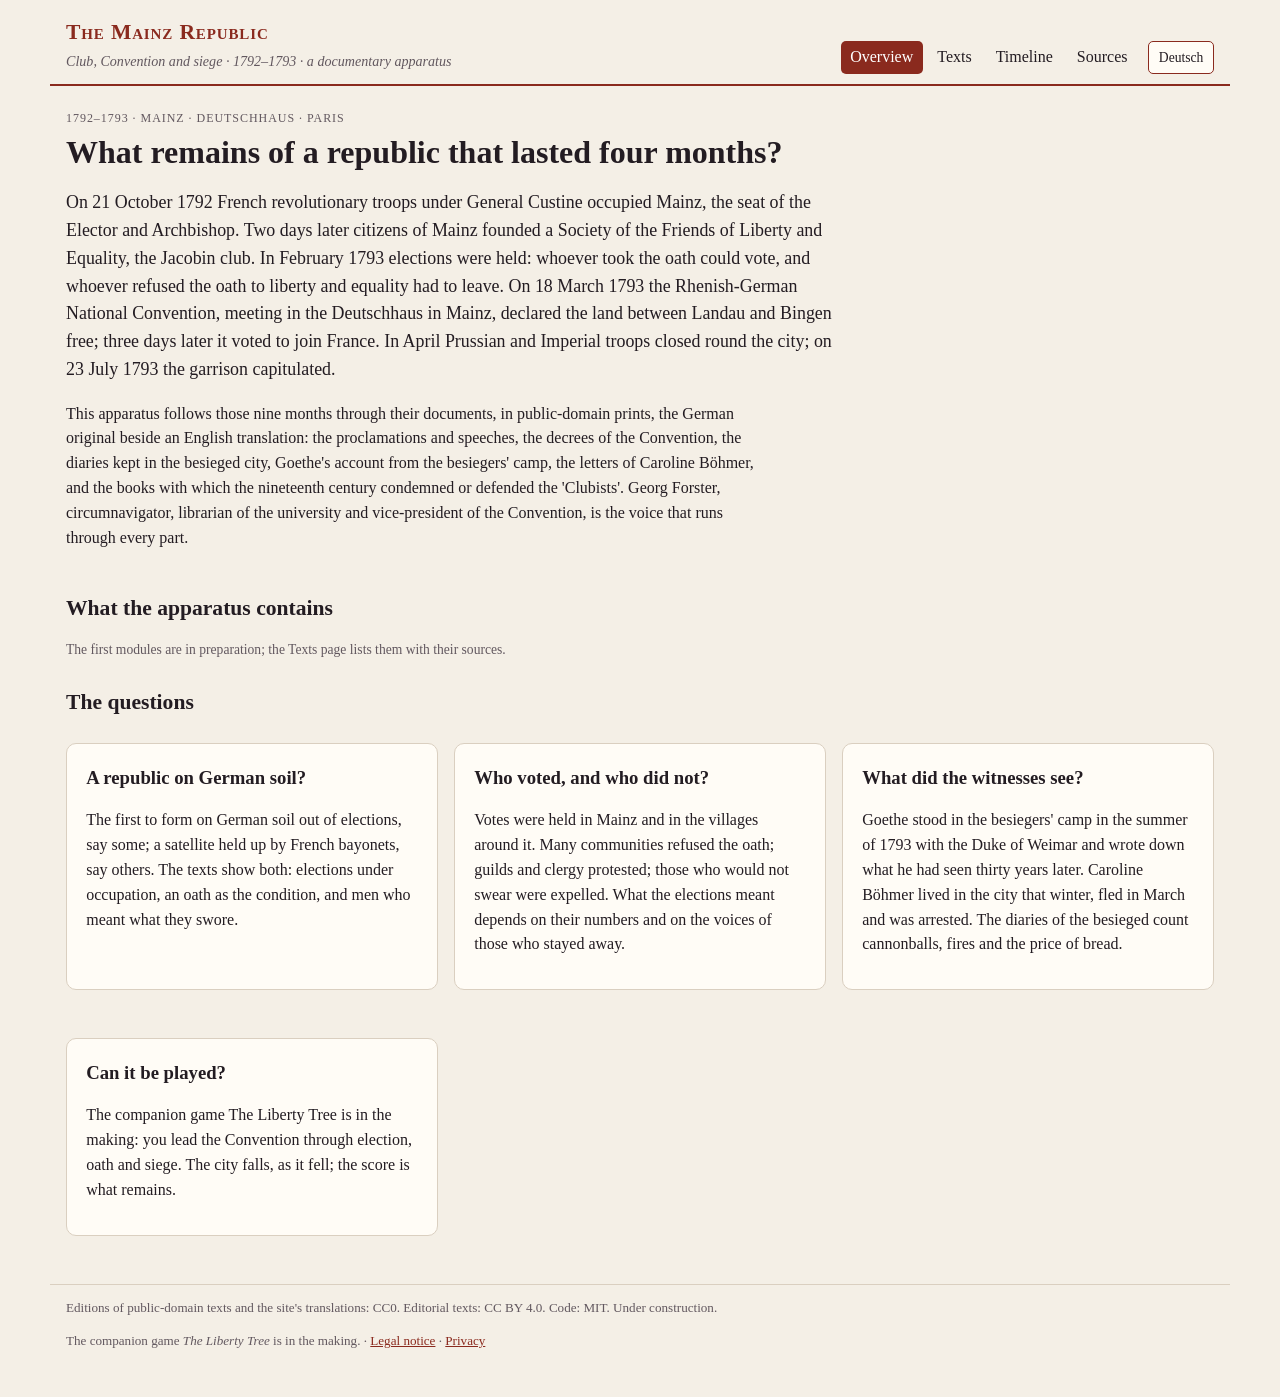
==== index.html @ 0df319da "Scaffold: bilingual (DE/EN) documentary apparatus with planned modules, timeline, legal page Co-Auth" ====
<!doctype html>
<html lang="de">
<head>
<meta charset="utf-8">
<meta name="viewport" content="width=device-width, initial-scale=1">
<title>Die Mainzer Republik</title>
<meta name="description" content="Die Mainzer Republik 1792–1793 in ihren Dokumenten: Proklamationen, Reden, Beschlüsse des Rheinisch-Deutschen Nationalkonvents, Tagebücher der Belagerung, Goethe und Caroline Böhmer, in gemeinfreien Drucken, das deutsche Original neben einer englischen Übersetzung. — The Mainz Republic 1792–1793 in its documents, German originals with English translations.">
<meta property="og:type" content="website">
<meta property="og:url" content="https://die-mainzer-republik.netlify.app/">
<meta property="og:title" content="Die Mainzer Republik – The Mainz Republic">
<meta property="og:description" content="Was bleibt von einer Republik, die vier Monate dauerte? What remains of a republic that lasted four months? Mainz 1792–1793 in its documents, German and English.">
<link rel="stylesheet" href="style.css">
<link rel="icon" href="data:image/svg+xml,%3Csvg xmlns='http://www.w3.org/2000/svg' viewBox='0 0 32 32'%3E%3Cpath d='M16 3v26' stroke='%238a2a1e' stroke-width='3'/%3E%3Ccircle cx='16' cy='10' r='7' fill='%233f6b3a'/%3E%3Cpath d='M9 6h14' stroke='%238a2a1e' stroke-width='2'/%3E%3C/svg%3E">
</head>
<body>
<header class="top">
  <a class="brand" href="#/">
    <strong><span class="i-de">Die Mainzer Republik</span><span class="i-en">The Mainz Republic</span></strong>
    <em><span class="i-de">Klub, Konvent und Belagerung · 1792–1793 · ein Quellenapparat</span><span class="i-en">Club, Convention and siege · 1792–1793 · a documentary apparatus</span></em>
  </a>
  <nav>
    <a href="#/" data-k="">Übersicht</a>
    <a href="#/texts" data-k="texts">Texte</a>
    <a href="#/compare" id="navCompare" data-k="compare" hidden>Vergleich</a>
    <a href="#/timeline" data-k="timeline">Zeitleiste</a>
    <a href="#/plates" id="navPlates" data-k="plates" hidden>Tafeln</a>
    <a href="#/sources" data-k="sources">Quellen</a>
    <button id="uiBtn" class="uibtn" type="button">English</button>
  </nav>
</header>
<main id="view" aria-live="polite"></main>
<footer>
  <p class="i-de">Editionen gemeinfreier Texte und die Übersetzungen der Site: CC0. Redaktionelle Texte: CC BY 4.0. Code: MIT. Im Aufbau.</p>
  <p class="i-en">Editions of public-domain texts and the site's translations: CC0. Editorial texts: CC BY 4.0. Code: MIT. Under construction.</p>
  <p class="i-de">Das Begleitspiel <em>Der Freiheitsbaum</em> ist in Arbeit. · <a href="legal.html#notice">Impressum</a> · <a href="legal.html#privacy">Datenschutz</a></p>
  <p class="i-en">The companion game <em>The Liberty Tree</em> is in the making. · <a href="legal.html#notice">Legal notice</a> · <a href="legal.html#privacy">Privacy</a></p>
</footer>
<script src="app.js"></script>
</body>
</html>
---- style.css ----
:root{
  --paper:#f4efe6; --panel:#fffcf6; --ink:#231c22; --ink2:#62585f; --line:#dacfc0;
  --red:#8a2a1e; --gold:#8a6d2f; --tree:#3f6b3a;
  --klub:#a3262a; --franzosen:#2b4f86; --reich:#5e4a7d; --zeugen:#3f6b3a; --rezeption:#7a7064;
  --serif:"Iowan Old Style","Palatino Linotype",Palatino,"Book Antiqua",Georgia,serif;
}
*{box-sizing:border-box}
body{margin:0; background:var(--paper); color:var(--ink); font-family:var(--serif); line-height:1.55}
a{color:var(--red)}
.top{display:flex; justify-content:space-between; align-items:flex-end; flex-wrap:wrap; gap:.6rem 1.5rem;
  max-width:1180px; margin:0 auto; padding:1rem 16px .6rem; border-bottom:2px solid var(--red)}
.brand{text-decoration:none; color:inherit}
.brand strong{display:block; font-size:1.35rem; color:var(--red); font-variant:small-caps; letter-spacing:.04em}
.brand em{font-size:.88rem; color:var(--ink2)}
.top nav{display:flex; gap:.3rem; flex-wrap:wrap}
.top nav a{text-decoration:none; color:var(--ink); padding:.25rem .6rem; border-radius:5px}
.top nav a.on{background:var(--red); color:#fff}
main{max-width:1180px; margin:0 auto; padding:1.2rem 16px 2rem}
footer{max-width:1180px; margin:0 auto; padding:0 16px 2rem; font-size:.82rem; color:var(--ink2); border-top:1px solid var(--line)}
h1{font-size:2rem; margin:.2rem 0 .6rem; line-height:1.2}
h2{font-size:1.35rem; margin:1.6rem 0 .5rem}
h3{margin:.2rem 0 .3rem}
.lede{font-size:1.12rem; max-width:48rem}
.fine{font-size:.85rem; color:var(--ink2)}
.tag{font-size:.75rem; letter-spacing:.08em; text-transform:uppercase; color:var(--ink2)}
.panel{background:var(--panel); border:1px solid var(--line); border-radius:10px; padding:1rem 1.2rem; margin:1rem 0}
.readable{max-width:44rem}
.grid{display:grid; gap:1rem}
.g2{grid-template-columns:repeat(auto-fill,minmax(300px,1fr))}
.g4{grid-template-columns:repeat(auto-fill,minmax(210px,1fr))}
.card{background:var(--panel); border:1px solid var(--line); border-radius:10px; padding:.9rem 1rem; text-decoration:none; color:inherit; display:block}
a.card:hover{border-color:var(--red)}
.card.planned{opacity:.72; border-style:dashed}
.side{display:inline-block; font-size:.72rem; padding:0 .45rem; border-radius:99px; color:#fff; letter-spacing:.03em}
.side.klub{background:var(--klub)} .side.franzosen{background:var(--franzosen)} .side.reich{background:var(--reich)}
.side.zeugen{background:var(--zeugen)} .side.rezeption{background:var(--rezeption)}
/* language: static blocks carry both, the page shows one */
html[lang=de] .i-en, html[lang=en] .i-de{display:none}
.uibtn{font:inherit; font-size:.85rem; background:var(--panel); color:var(--ink); border:1px solid var(--red); border-radius:5px; padding:.2rem .6rem; cursor:pointer; margin-left:.4rem}
.uibtn:hover{background:var(--red); color:#fff}
.hero{display:grid; grid-template-columns:minmax(0,1.5fr) minmax(0,1fr); gap:1.5rem; align-items:start}
.hero.one{grid-template-columns:1fr}
.hero img{width:100%; border-radius:8px; border:1px solid var(--line)}
figure{margin:0}
figcaption{font-size:.85rem; color:var(--ink2); margin-top:.4rem}
.quote{border-left:3px solid var(--red); padding:.2rem 0 .2rem 1rem; margin:1rem 0; font-style:italic}
/* reader */
.toc{display:flex; flex-wrap:wrap; gap:.4rem; margin:.6rem 0 1rem}
.toc a{border:1px solid var(--line); border-radius:6px; padding:.2rem .6rem; text-decoration:none; color:var(--ink); background:var(--panel); font-size:.9rem}
.toc a.on{border-color:var(--red); background:var(--red); color:#fff}
.langbar{display:flex; gap:.3rem; margin:.4rem 0 1rem}
.langbar button{font:inherit; font-size:.85rem; background:var(--panel); border:1px solid var(--line); border-radius:6px; padding:.2rem .7rem; cursor:pointer}
.langbar button.on{background:var(--ink); color:var(--paper); border-color:var(--ink)}
.unit{display:grid; grid-template-columns:4.6rem minmax(0,1fr); gap:.3rem .8rem; padding:.55rem 0; border-bottom:1px dotted var(--line)}
.unit .num{font-size:.78rem; color:var(--ink2); text-align:right; padding-top:.2rem}
.unit .num a{color:inherit; text-decoration:none}
.unit .pg{display:block; font-size:.7rem; line-height:1.25; margin-top:.3rem; color:var(--ink2); opacity:.85}
.unit.hl{background:#f3e0d8}
.unit .cols{display:grid; grid-template-columns:1fr 1fr; gap:1.2rem}
.unit .cols.one{grid-template-columns:1fr}
.unit .orig{color:var(--ink2)}
.unit.label .text{font-variant:small-caps; letter-spacing:.03em; font-weight:600; color:var(--red)}
.unit h4{margin:0 0 .3rem; font-size:.95rem; color:var(--red)}
.unit .text,.unit .orig{white-space:pre-line}
.note{grid-column:2; font-size:.84rem; color:var(--ink2); border-left:2px solid var(--gold); padding-left:.6rem}
.hinweis{font-size:.9rem}
/* timeline */
.tl{position:relative; margin:1rem 0 0 .6rem; padding-left:1.4rem; border-left:2px solid var(--line)}
.st{position:relative; margin:0 0 1.2rem; display:grid; grid-template-columns:minmax(0,1fr) 140px; gap:1rem; align-items:start}
.st::before{content:""; position:absolute; left:-1.95rem; top:.35rem; width:12px; height:12px; border-radius:50%; background:var(--c,var(--ink)); border:2px solid var(--paper)}
.st .d{font-size:.82rem; color:var(--ink2)}
.st img{width:140px; border-radius:6px; border:1px solid var(--line)}
.st p{margin:.2rem 0}
.legend{display:flex; flex-wrap:wrap; gap:.4rem}
/* plates */
.plate img{width:100%; border-radius:6px; border:1px solid var(--line); background:#fff}
.lightbox{position:fixed; inset:0; background:rgba(20,16,12,.85); display:flex; align-items:center; justify-content:center; padding:16px; z-index:10}
.lightbox img{max-width:100%; max-height:86vh; border-radius:6px}
.lightbox .cap{color:#f5efe2; max-width:44rem; font-size:.9rem; margin-top:.6rem}
.lightbox figure{text-align:center}
/* compare */
.cmp{display:grid; gap:1rem; margin-top:1rem}
.cmp.n2{grid-template-columns:1fr 1fr}
.cmp.n3{grid-template-columns:repeat(3,minmax(0,1fr))}
.cmp.n4{grid-template-columns:1fr 1fr}
.voice{background:var(--panel); border:1px solid var(--line); border-radius:10px; padding:.8rem 1rem}
.vhead{border-bottom:1px solid var(--line); padding-bottom:.5rem; margin-bottom:.5rem}
.vunit{margin:.7rem 0}
.vunit .text{white-space:pre-line}
@media (max-width:760px){
  .cmp.n2,.cmp.n3,.cmp.n4{grid-template-columns:1fr}
  .hero{grid-template-columns:1fr}
  .unit .cols{grid-template-columns:1fr}
  .st{grid-template-columns:1fr}
  .st img{width:110px}
  h1{font-size:1.6rem}
}
@media (prefers-color-scheme: dark){
  :root:not([data-theme="light"]){--paper:#1c171b; --panel:#262026; --ink:#ece4ea; --ink2:#b3a8b0; --line:#43383f; --red:#d9a77c}
  :root:not([data-theme="light"]) .unit.hl{background:#3a2a35}
  :root:not([data-theme="light"]) .top nav a.on, :root:not([data-theme="light"]) .toc a.on{color:#1c171b}
}
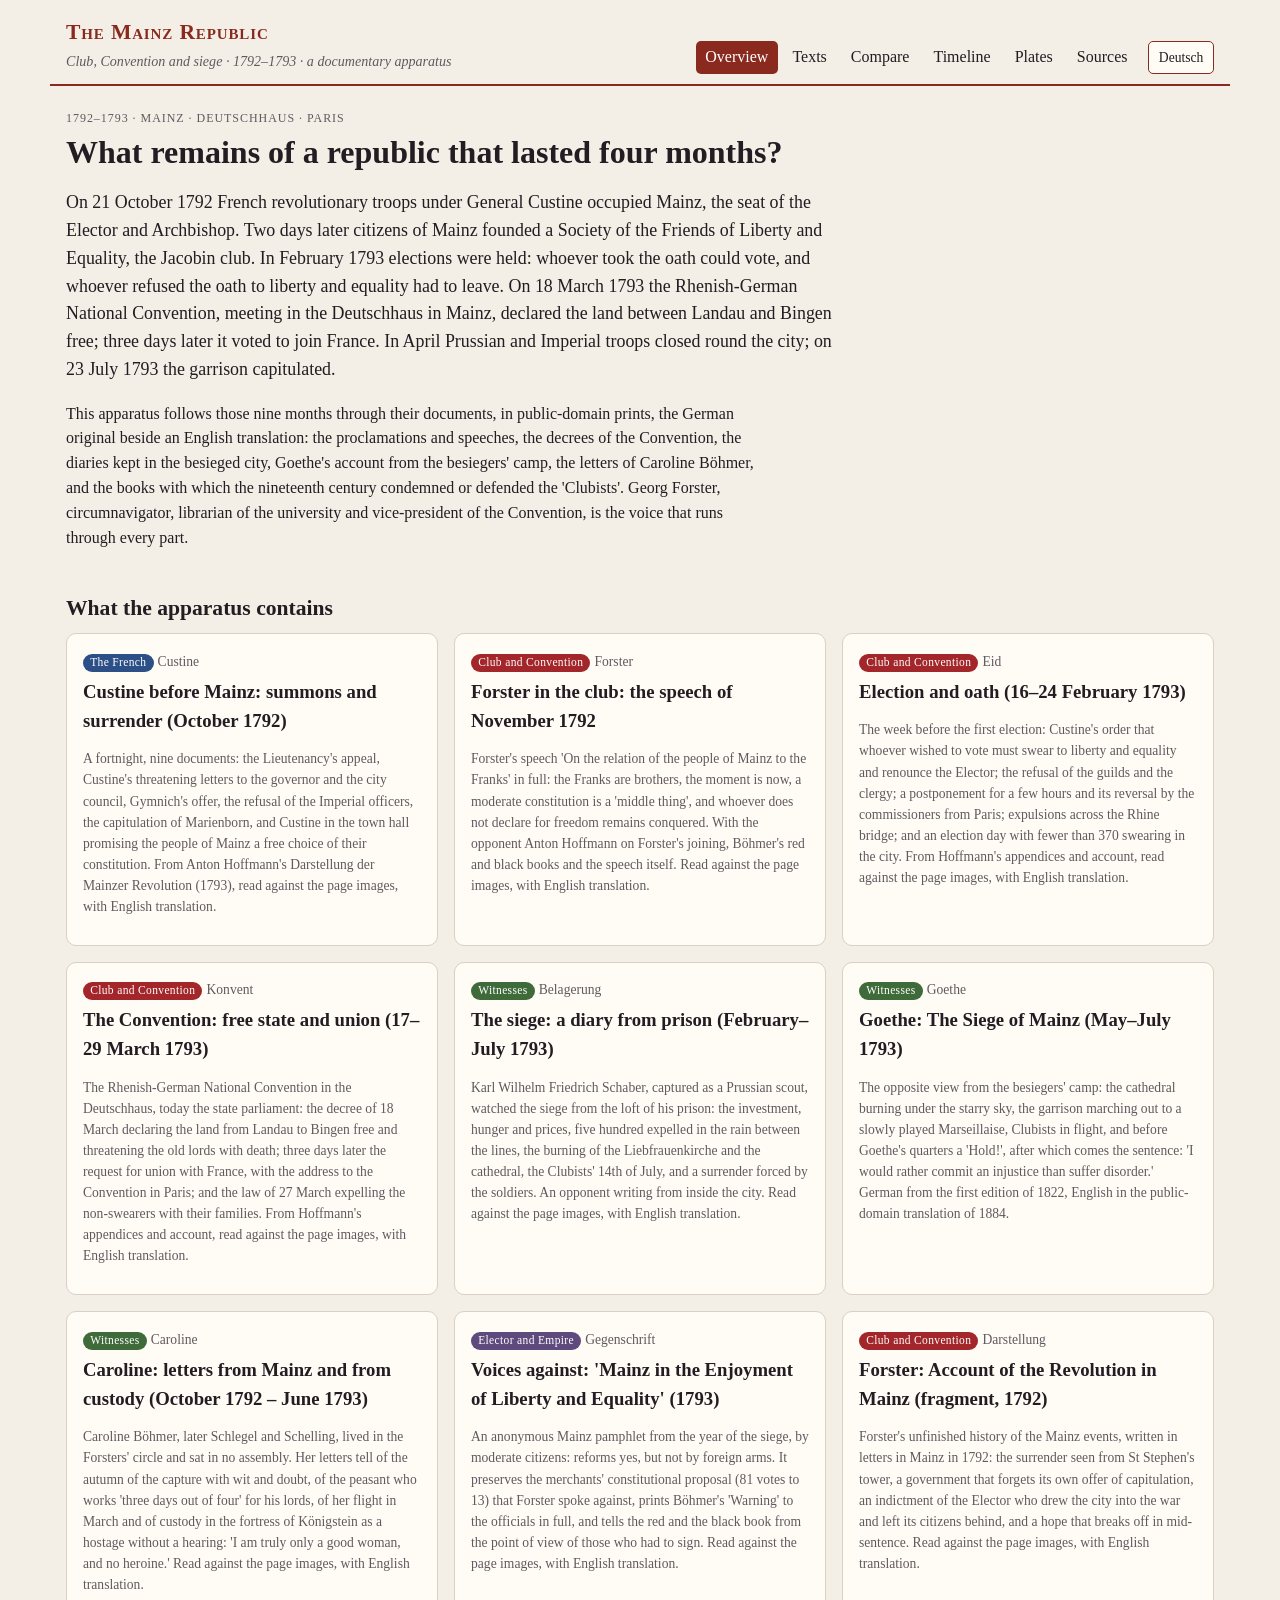
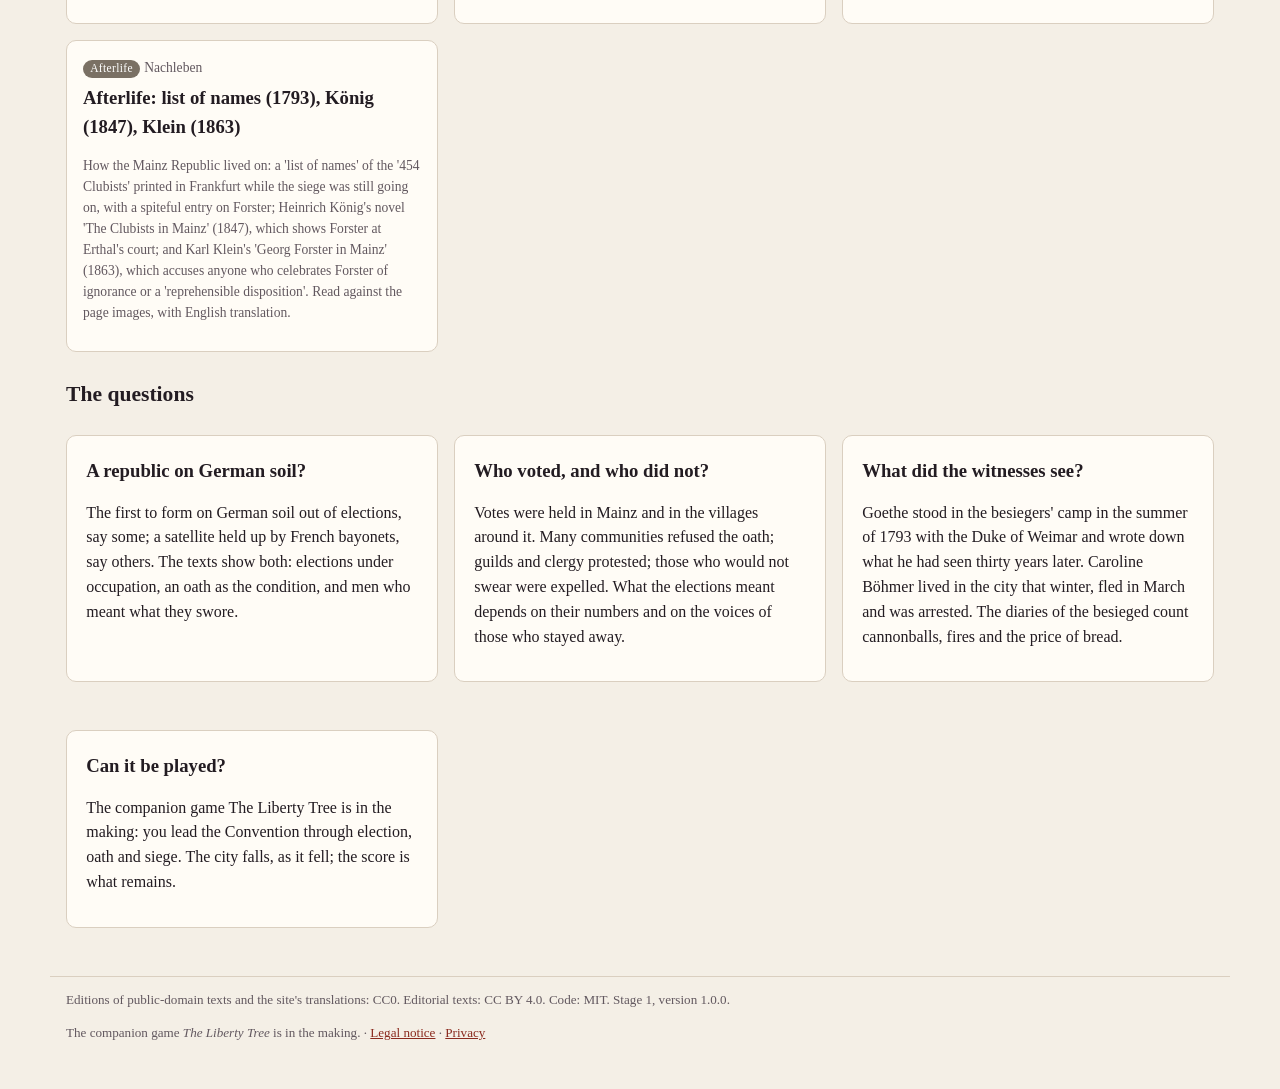
==== commit 858eaa9c: "Stufe 1 geschlossen: README, CITATION.cff, .zenodo.json, Liste der nicht aufgenommenen Quellen Versi" ====
--- a/index.html
+++ b/index.html
@@ -30,8 +30,8 @@
 </header>
 <main id="view" aria-live="polite"></main>
 <footer>
-  <p class="i-de">Editionen gemeinfreier Texte und die Übersetzungen der Site: CC0. Redaktionelle Texte: CC BY 4.0. Code: MIT. Im Aufbau.</p>
-  <p class="i-en">Editions of public-domain texts and the site's translations: CC0. Editorial texts: CC BY 4.0. Code: MIT. Under construction.</p>
+  <p class="i-de">Editionen gemeinfreier Texte und die Übersetzungen der Site: CC0. Redaktionelle Texte: CC BY 4.0. Code: MIT. Stufe 1, Version 1.0.0.</p>
+  <p class="i-en">Editions of public-domain texts and the site's translations: CC0. Editorial texts: CC BY 4.0. Code: MIT. Stage 1, version 1.0.0.</p>
   <p class="i-de">Das Begleitspiel <em>Der Freiheitsbaum</em> ist in Arbeit. · <a href="legal.html#notice">Impressum</a> · <a href="legal.html#privacy">Datenschutz</a></p>
   <p class="i-en">The companion game <em>The Liberty Tree</em> is in the making. · <a href="legal.html#notice">Legal notice</a> · <a href="legal.html#privacy">Privacy</a></p>
 </footer>
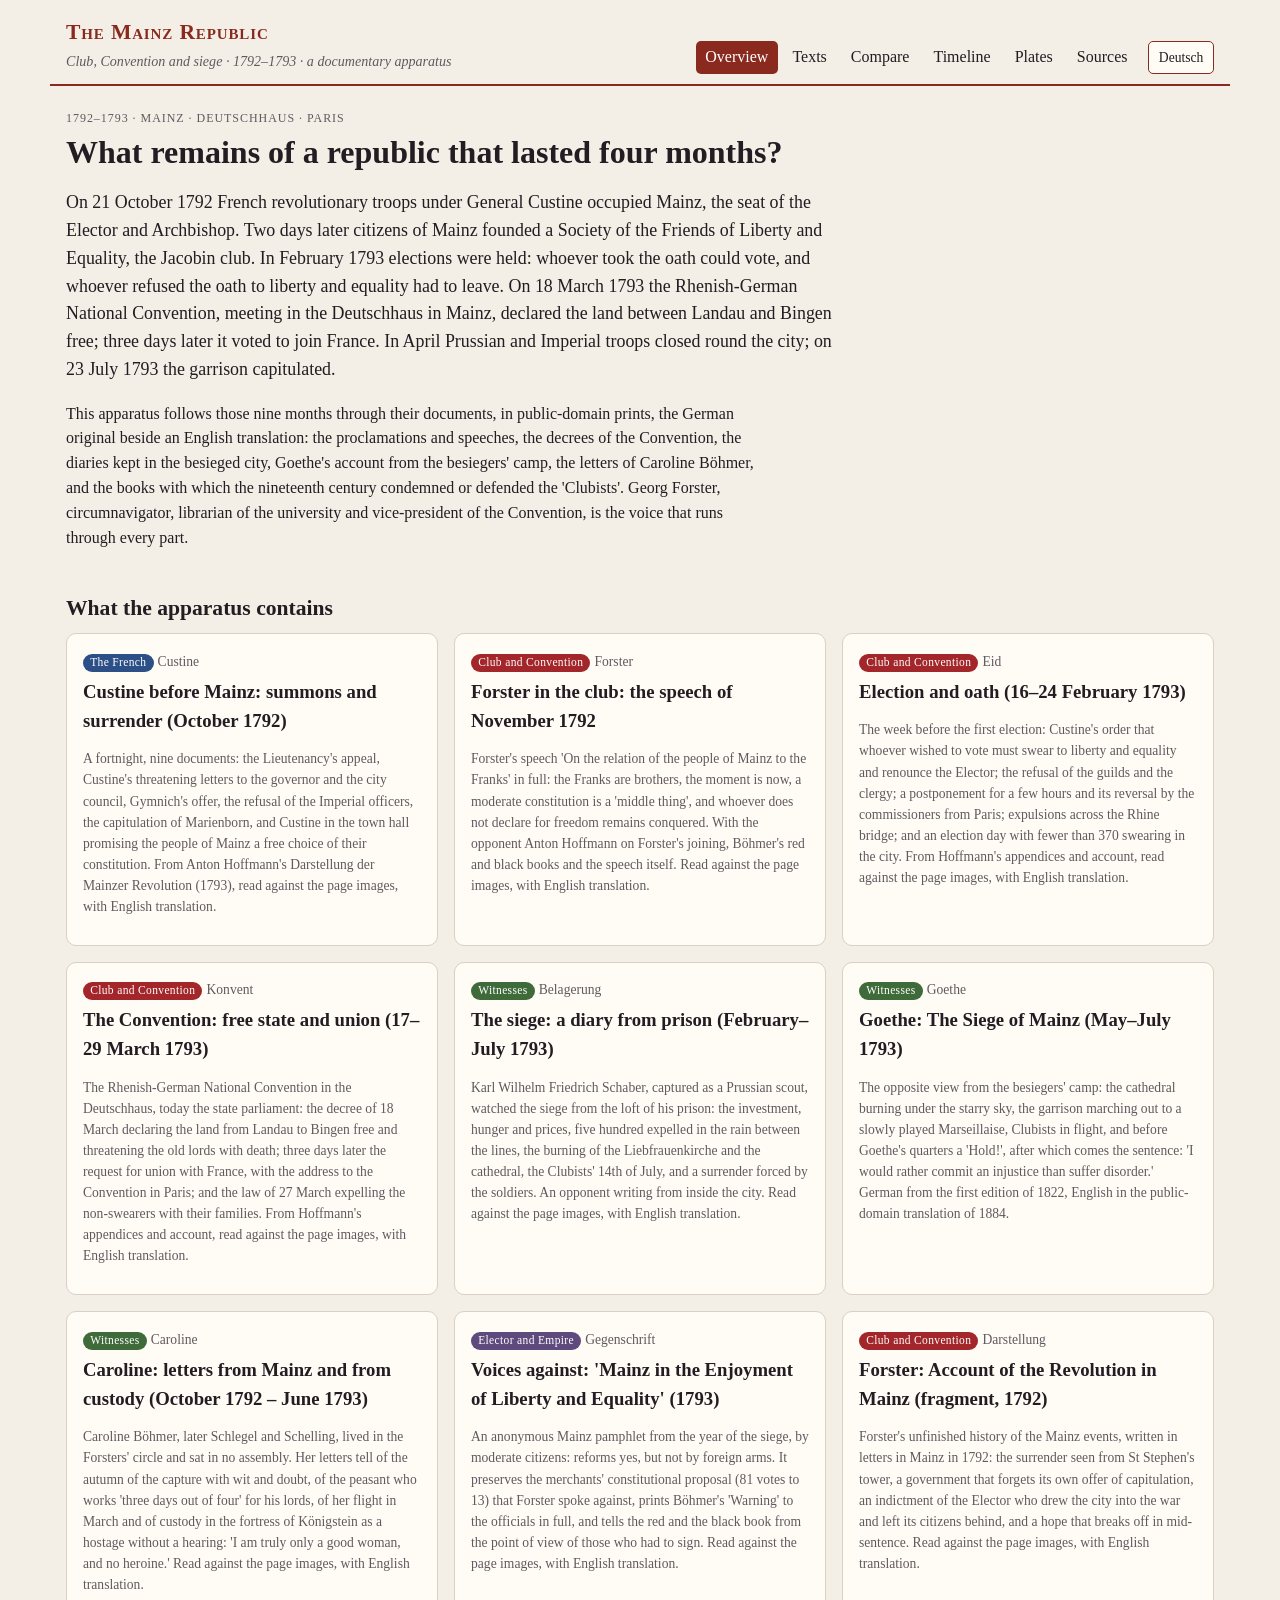
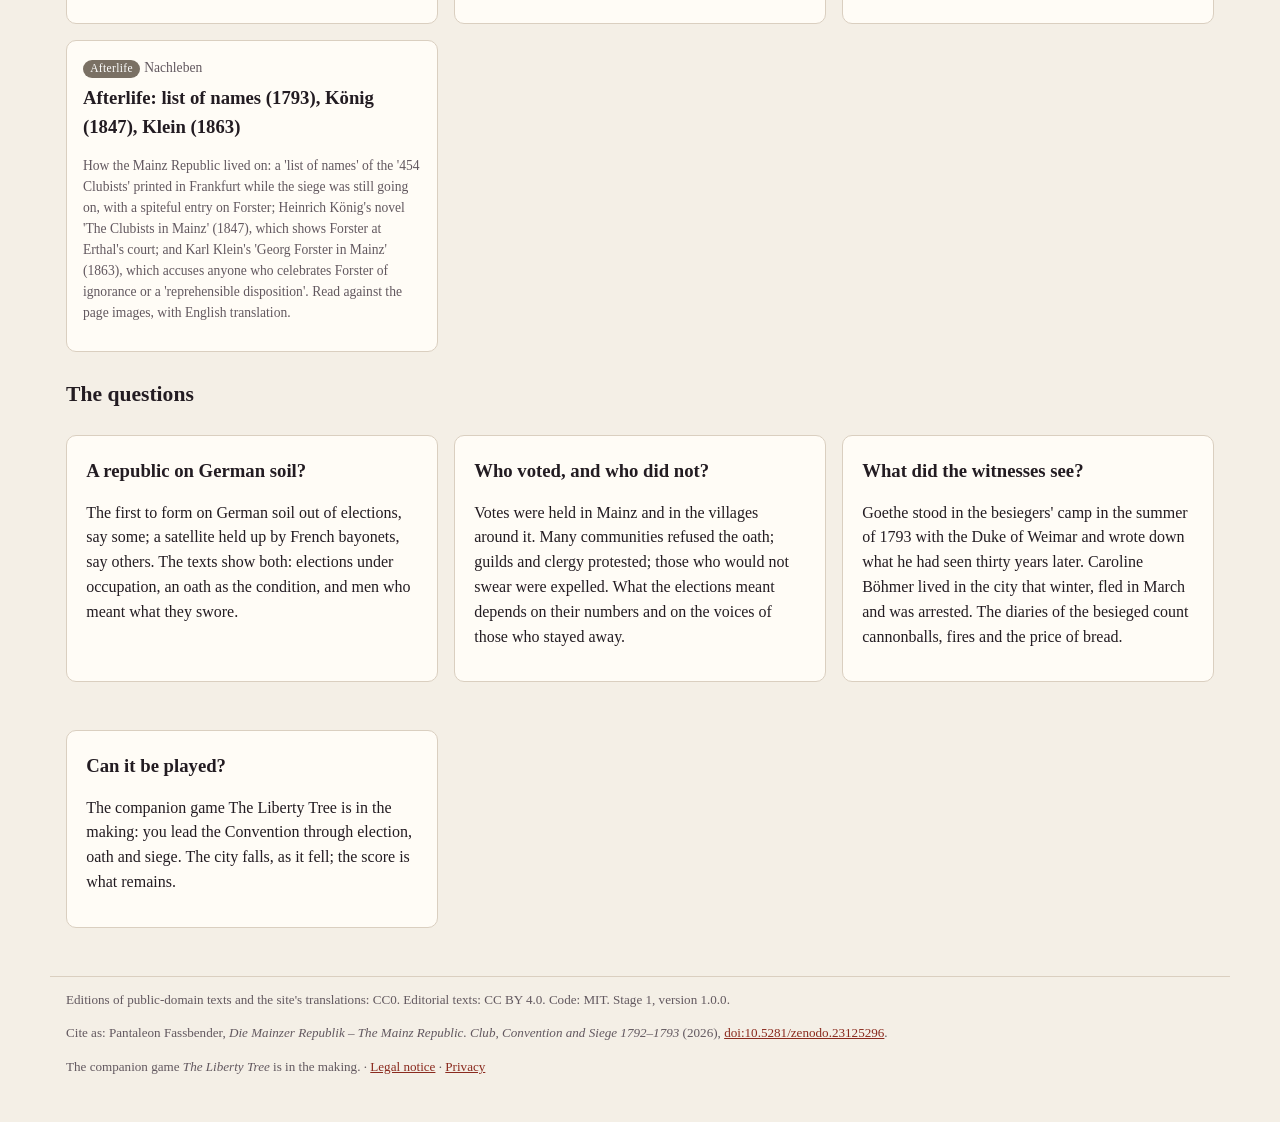
==== commit e7cdebdc: "DOI 10.5281/zenodo.23125296 (v1.0.0 10.5281/zenodo.23125297): README, CITATION.cff, Zitierhinweis Co" ====
--- a/index.html
+++ b/index.html
@@ -32,6 +32,8 @@
 <footer>
   <p class="i-de">Editionen gemeinfreier Texte und die Übersetzungen der Site: CC0. Redaktionelle Texte: CC BY 4.0. Code: MIT. Stufe 1, Version 1.0.0.</p>
   <p class="i-en">Editions of public-domain texts and the site's translations: CC0. Editorial texts: CC BY 4.0. Code: MIT. Stage 1, version 1.0.0.</p>
+  <p class="i-de">Zitieren als: Pantaleon Fassbender, <em>Die Mainzer Republik – The Mainz Republic. Klub, Konvent und Belagerung 1792–1793</em> (2026), <a href="https://doi.org/10.5281/zenodo.23125296">doi:10.5281/zenodo.23125296</a>.</p>
+  <p class="i-en">Cite as: Pantaleon Fassbender, <em>Die Mainzer Republik – The Mainz Republic. Club, Convention and Siege 1792–1793</em> (2026), <a href="https://doi.org/10.5281/zenodo.23125296">doi:10.5281/zenodo.23125296</a>.</p>
   <p class="i-de">Das Begleitspiel <em>Der Freiheitsbaum</em> ist in Arbeit. · <a href="legal.html#notice">Impressum</a> · <a href="legal.html#privacy">Datenschutz</a></p>
   <p class="i-en">The companion game <em>The Liberty Tree</em> is in the making. · <a href="legal.html#notice">Legal notice</a> · <a href="legal.html#privacy">Privacy</a></p>
 </footer>
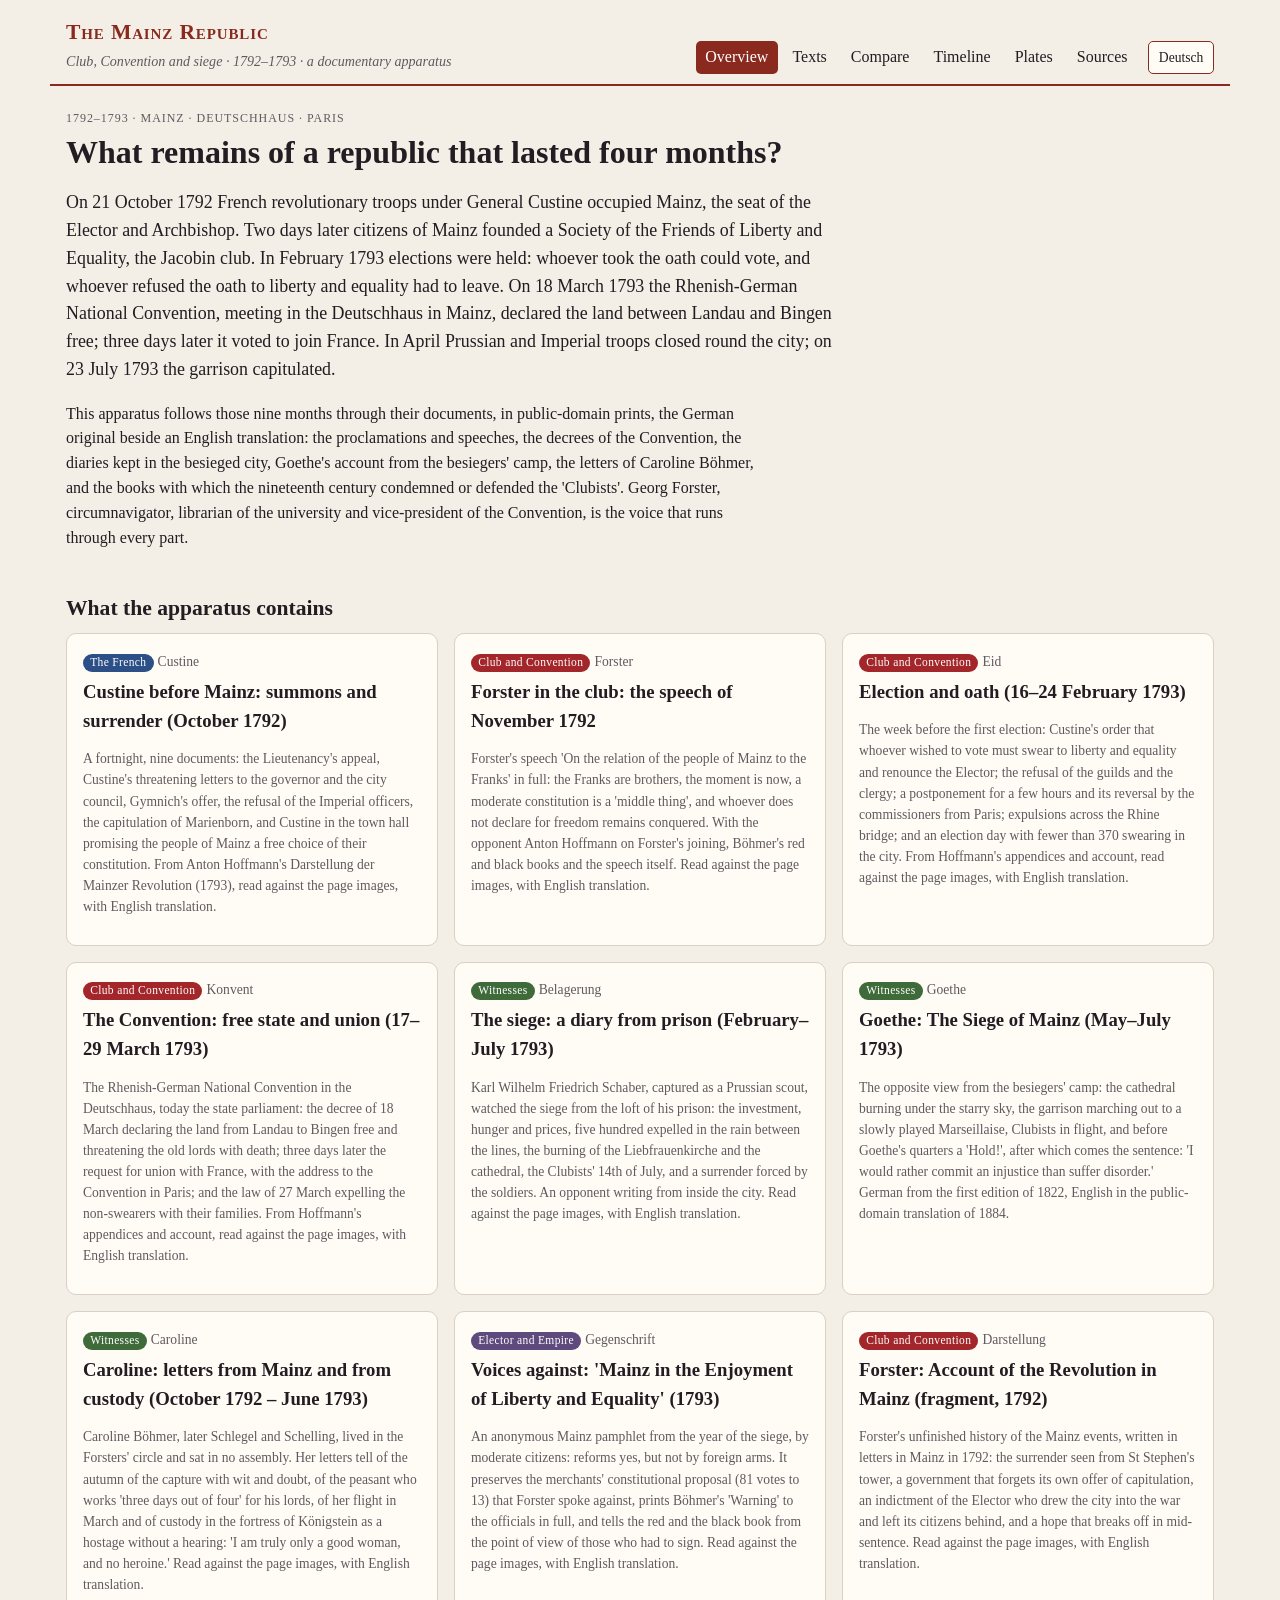
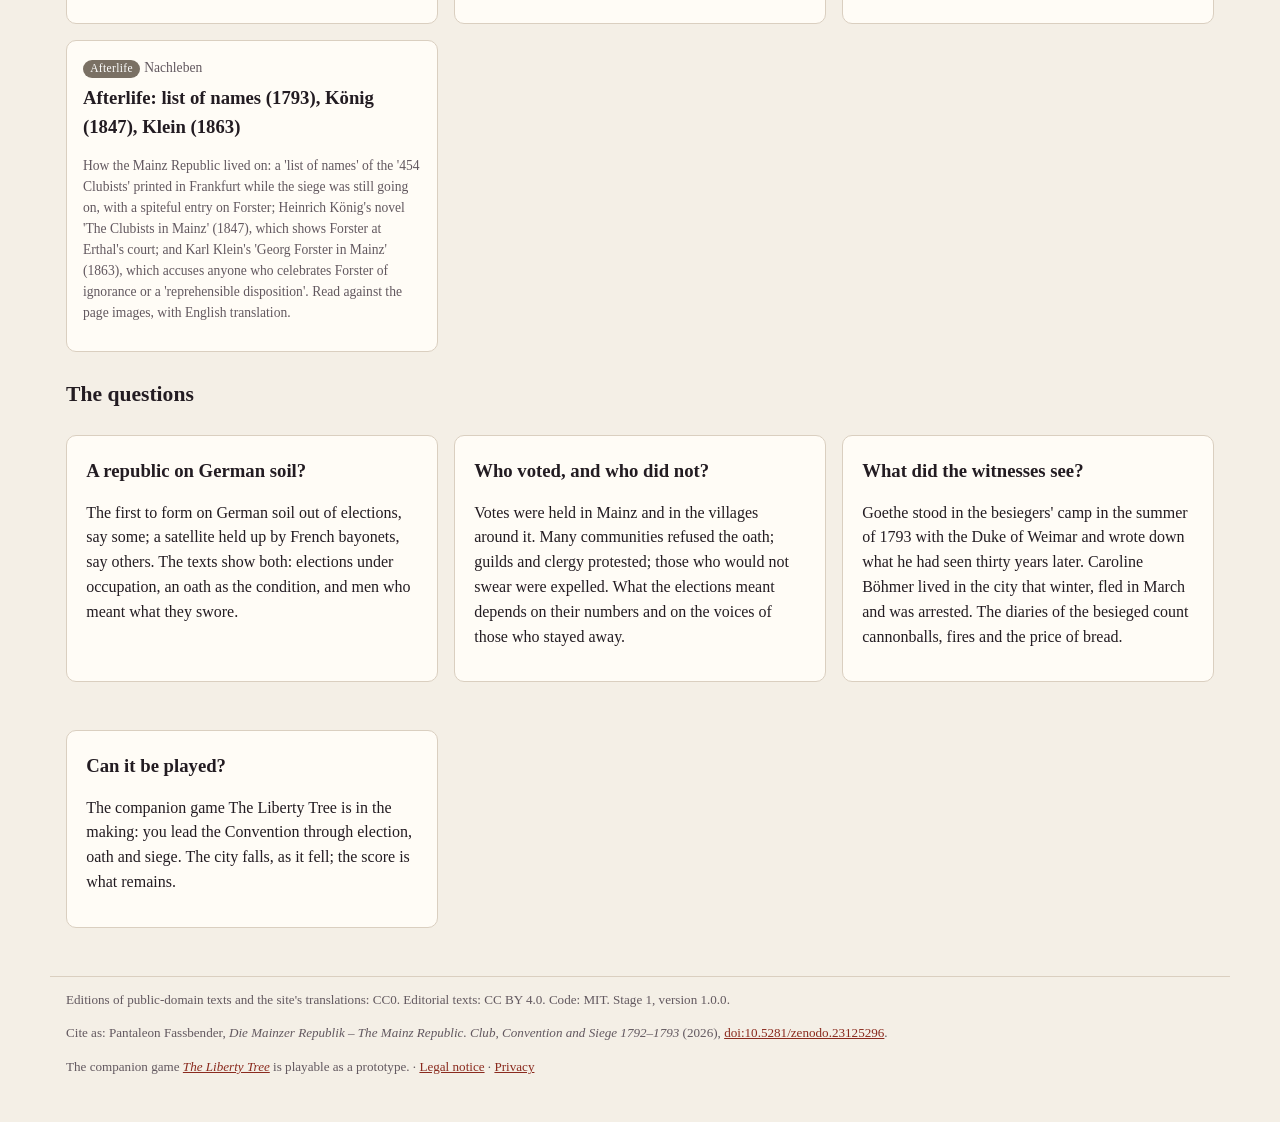
==== commit 59608314: "Fusszeile, README: Begleitspiel als Prototyp spielbar Co-Authored-By: Claude Opus 5.5 <noreply@anthr" ====
--- a/index.html
+++ b/index.html
@@ -34,8 +34,8 @@
   <p class="i-en">Editions of public-domain texts and the site's translations: CC0. Editorial texts: CC BY 4.0. Code: MIT. Stage 1, version 1.0.0.</p>
   <p class="i-de">Zitieren als: Pantaleon Fassbender, <em>Die Mainzer Republik – The Mainz Republic. Klub, Konvent und Belagerung 1792–1793</em> (2026), <a href="https://doi.org/10.5281/zenodo.23125296">doi:10.5281/zenodo.23125296</a>.</p>
   <p class="i-en">Cite as: Pantaleon Fassbender, <em>Die Mainzer Republik – The Mainz Republic. Club, Convention and Siege 1792–1793</em> (2026), <a href="https://doi.org/10.5281/zenodo.23125296">doi:10.5281/zenodo.23125296</a>.</p>
-  <p class="i-de">Das Begleitspiel <em>Der Freiheitsbaum</em> ist in Arbeit. · <a href="legal.html#notice">Impressum</a> · <a href="legal.html#privacy">Datenschutz</a></p>
-  <p class="i-en">The companion game <em>The Liberty Tree</em> is in the making. · <a href="legal.html#notice">Legal notice</a> · <a href="legal.html#privacy">Privacy</a></p>
+  <p class="i-de">Das Begleitspiel <a href="https://der-freiheitsbaum.netlify.app/"><em>Der Freiheitsbaum</em></a> ist als Prototyp spielbar. · <a href="legal.html#notice">Impressum</a> · <a href="legal.html#privacy">Datenschutz</a></p>
+  <p class="i-en">The companion game <a href="https://der-freiheitsbaum.netlify.app/"><em>The Liberty Tree</em></a> is playable as a prototype. · <a href="legal.html#notice">Legal notice</a> · <a href="legal.html#privacy">Privacy</a></p>
 </footer>
 <script src="app.js"></script>
 </body>
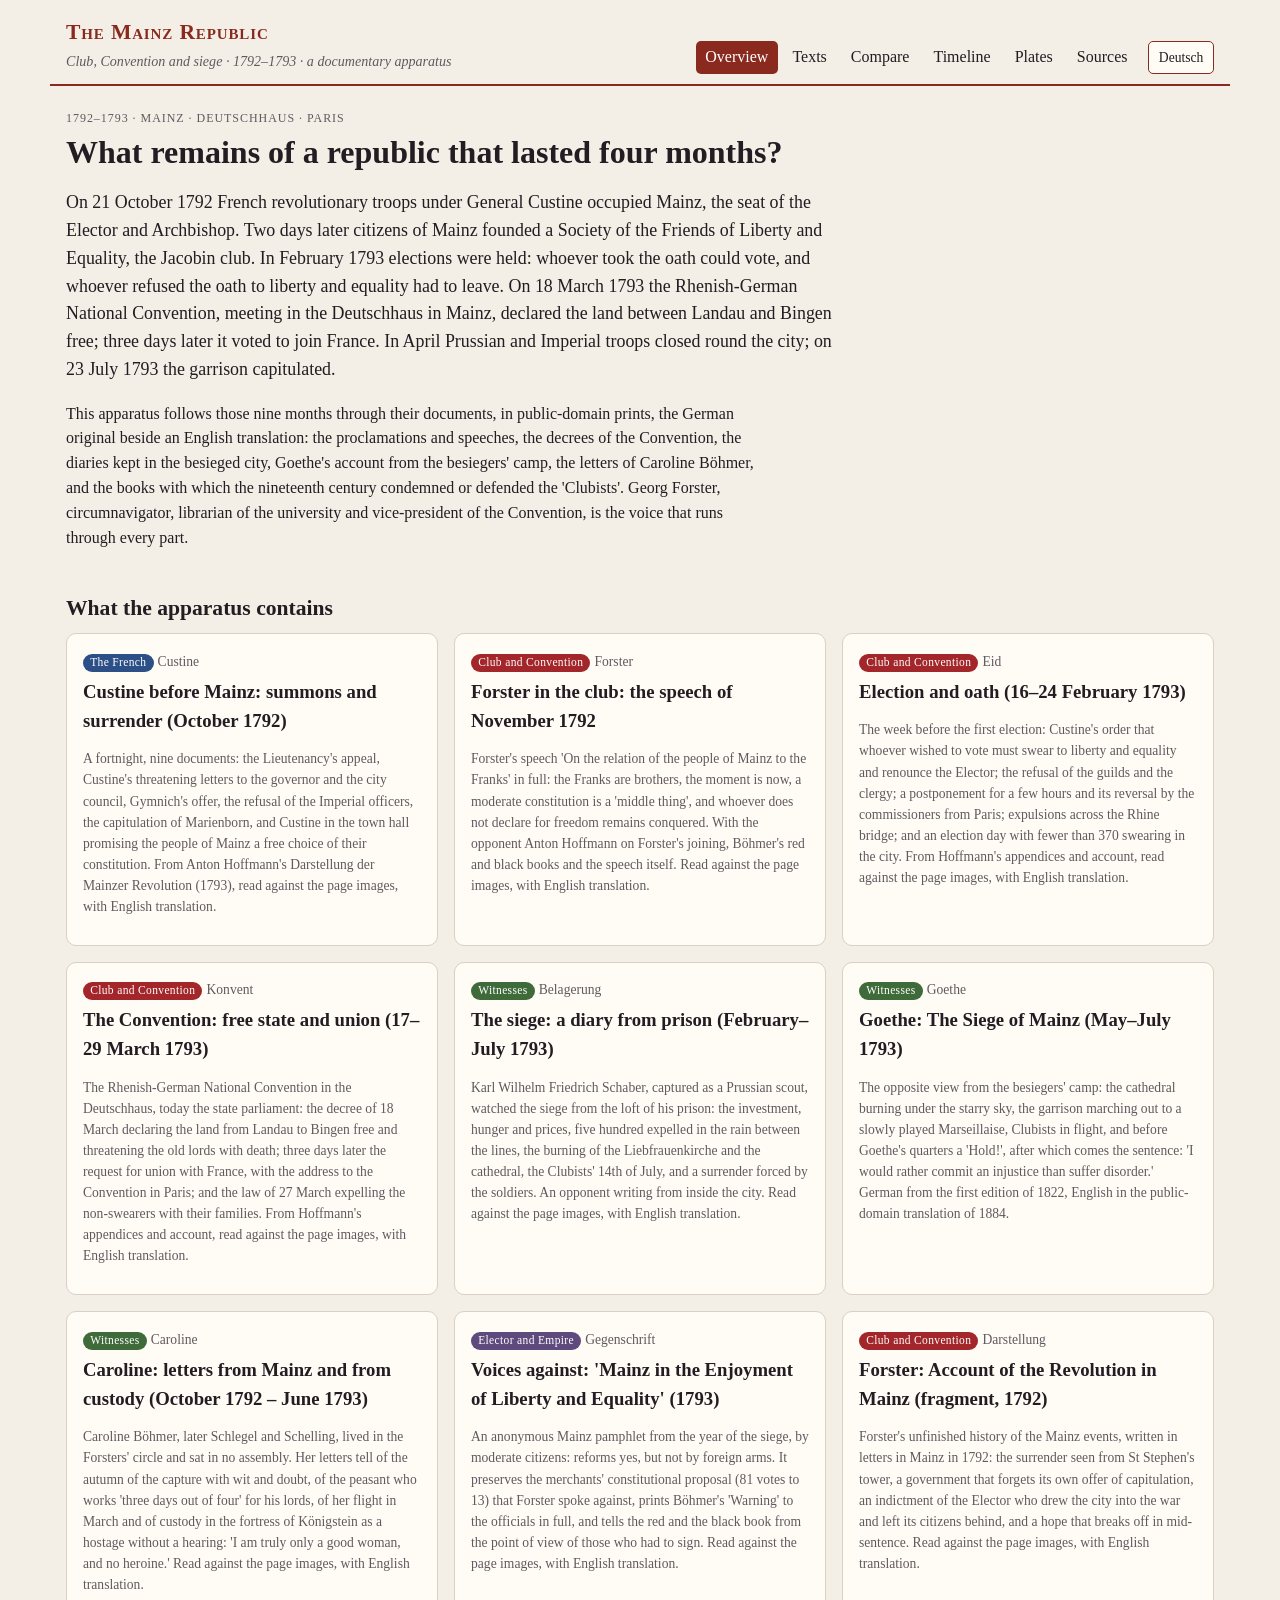
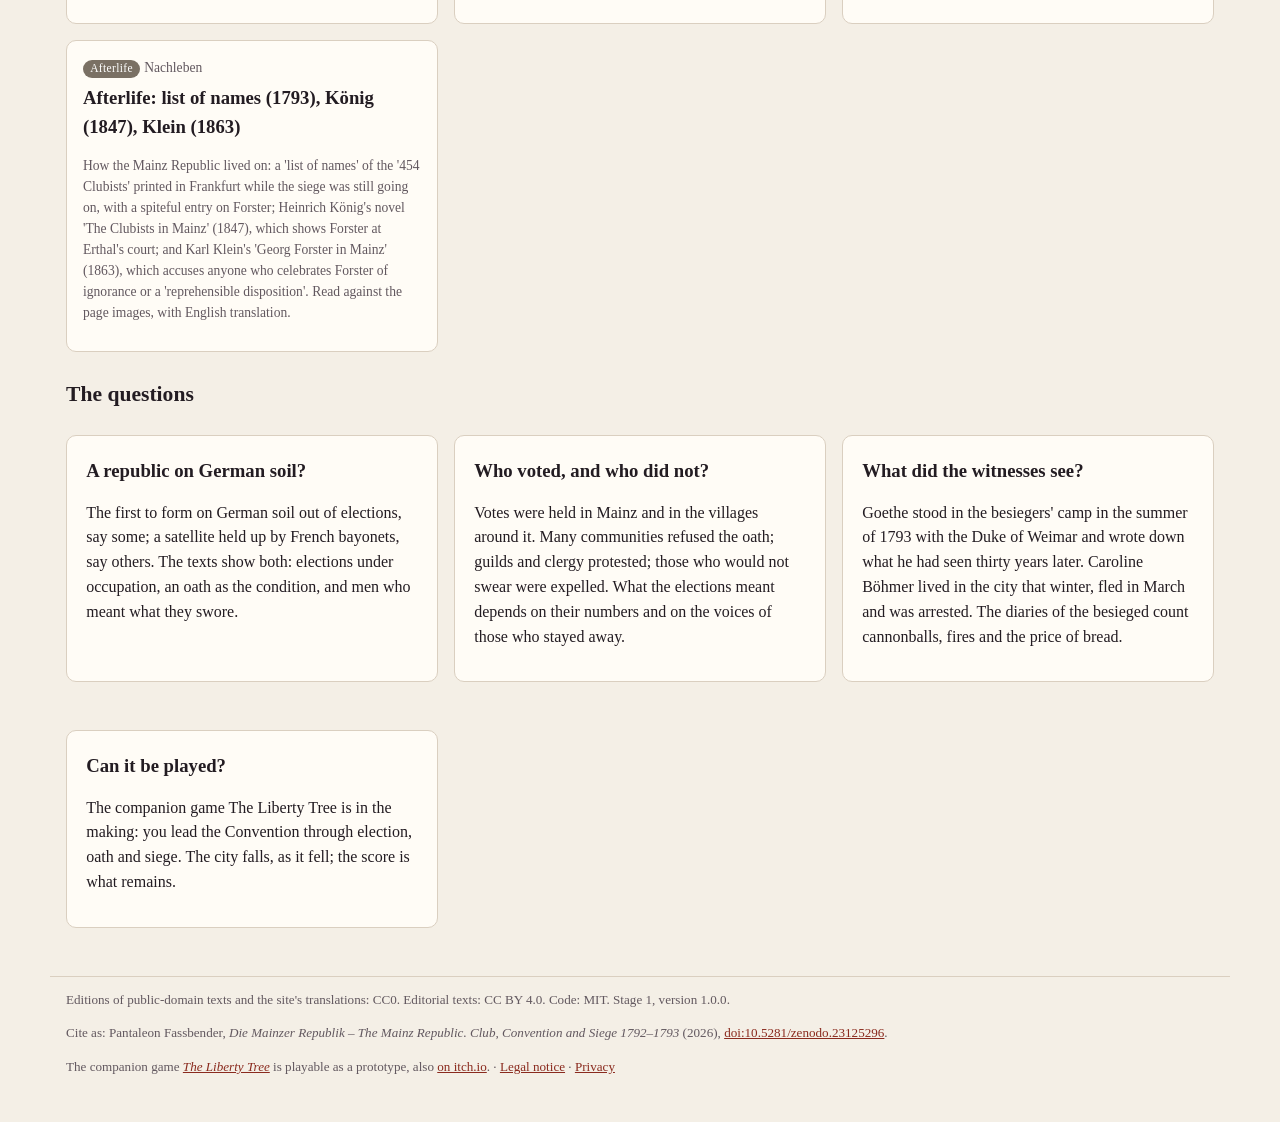
==== commit a4158351: "Fusszeile, README: Begleitspiel auch auf itch.io Co-Authored-By: Claude Opus 5.5 <noreply@anthropic." ====
--- a/index.html
+++ b/index.html
@@ -34,8 +34,8 @@
   <p class="i-en">Editions of public-domain texts and the site's translations: CC0. Editorial texts: CC BY 4.0. Code: MIT. Stage 1, version 1.0.0.</p>
   <p class="i-de">Zitieren als: Pantaleon Fassbender, <em>Die Mainzer Republik – The Mainz Republic. Klub, Konvent und Belagerung 1792–1793</em> (2026), <a href="https://doi.org/10.5281/zenodo.23125296">doi:10.5281/zenodo.23125296</a>.</p>
   <p class="i-en">Cite as: Pantaleon Fassbender, <em>Die Mainzer Republik – The Mainz Republic. Club, Convention and Siege 1792–1793</em> (2026), <a href="https://doi.org/10.5281/zenodo.23125296">doi:10.5281/zenodo.23125296</a>.</p>
-  <p class="i-de">Das Begleitspiel <a href="https://der-freiheitsbaum.netlify.app/"><em>Der Freiheitsbaum</em></a> ist als Prototyp spielbar. · <a href="legal.html#notice">Impressum</a> · <a href="legal.html#privacy">Datenschutz</a></p>
-  <p class="i-en">The companion game <a href="https://der-freiheitsbaum.netlify.app/"><em>The Liberty Tree</em></a> is playable as a prototype. · <a href="legal.html#notice">Legal notice</a> · <a href="legal.html#privacy">Privacy</a></p>
+  <p class="i-de">Das Begleitspiel <a href="https://der-freiheitsbaum.netlify.app/"><em>Der Freiheitsbaum</em></a> ist als Prototyp spielbar, auch <a href="https://leofassb.itch.io/der-freiheitsbaum-the-liberty-tree">auf itch.io</a>. · <a href="legal.html#notice">Impressum</a> · <a href="legal.html#privacy">Datenschutz</a></p>
+  <p class="i-en">The companion game <a href="https://der-freiheitsbaum.netlify.app/"><em>The Liberty Tree</em></a> is playable as a prototype, also <a href="https://leofassb.itch.io/der-freiheitsbaum-the-liberty-tree">on itch.io</a>. · <a href="legal.html#notice">Legal notice</a> · <a href="legal.html#privacy">Privacy</a></p>
 </footer>
 <script src="app.js"></script>
 </body>
